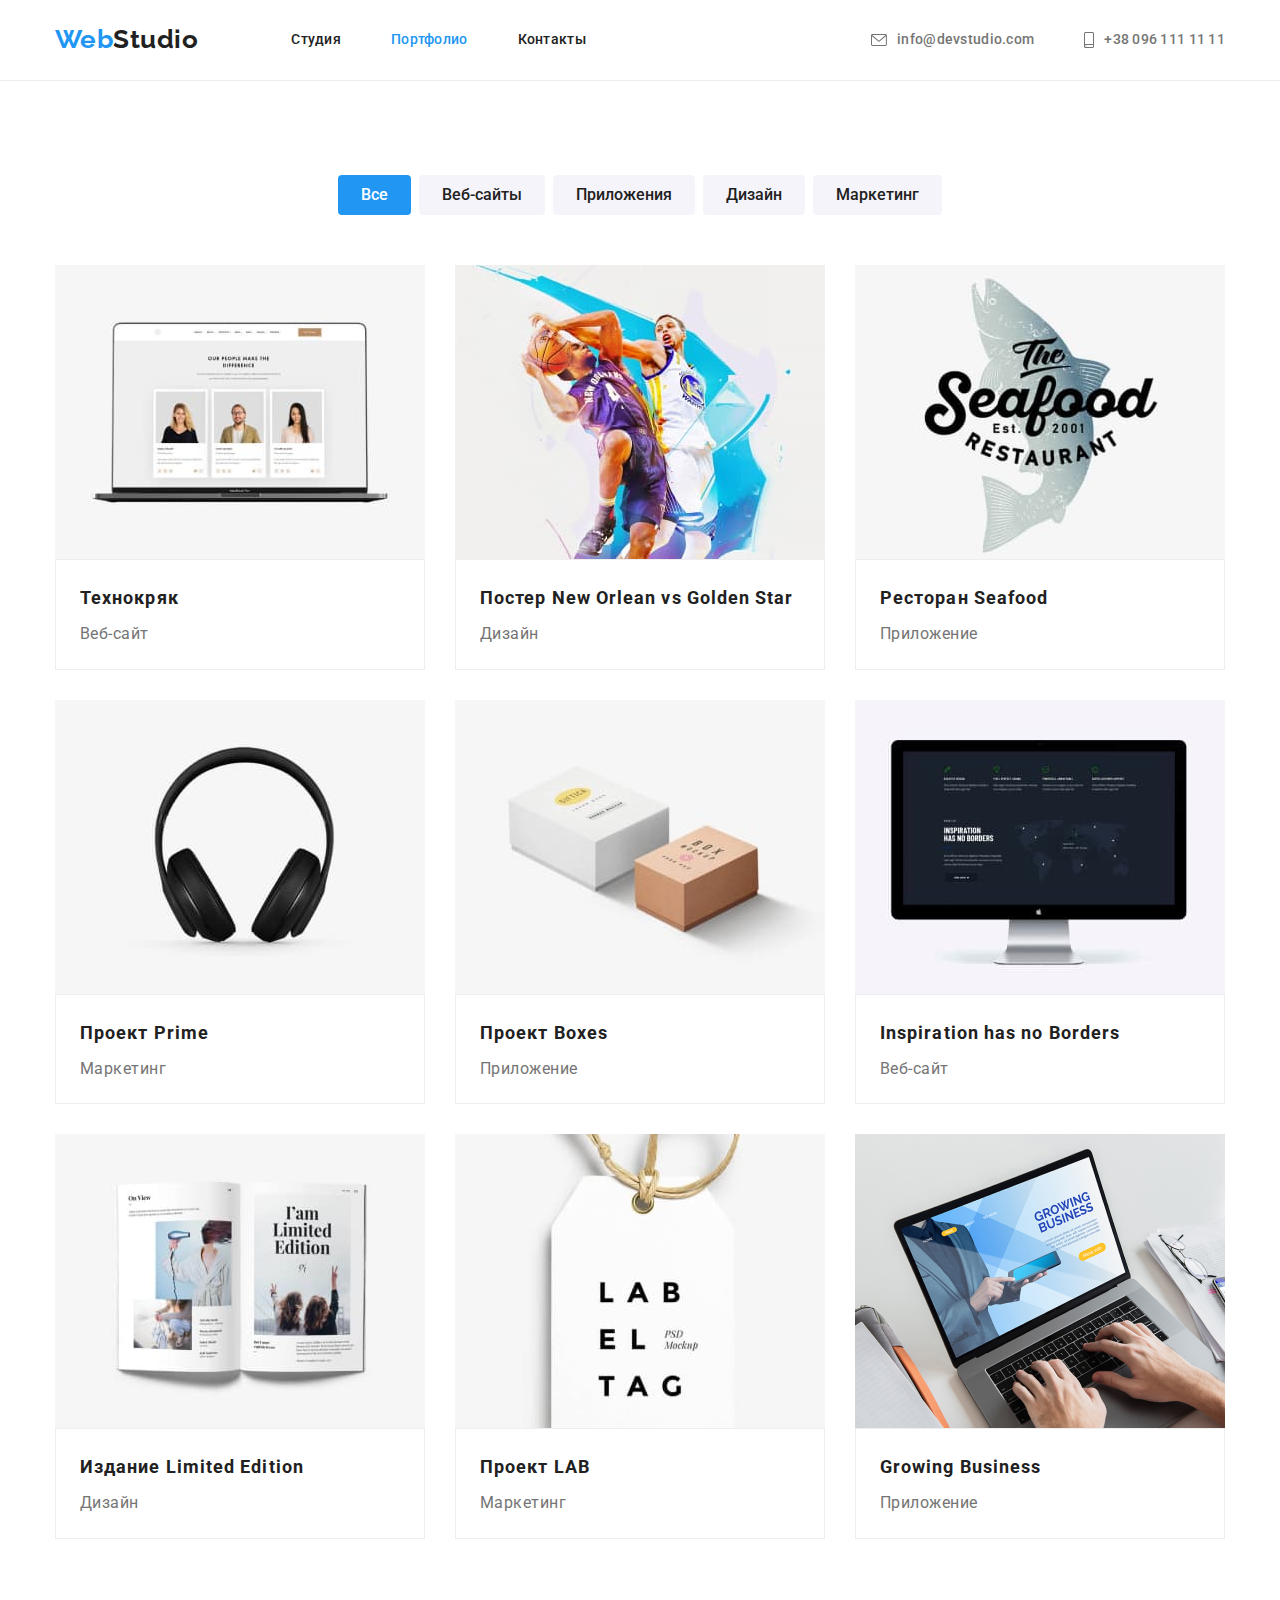
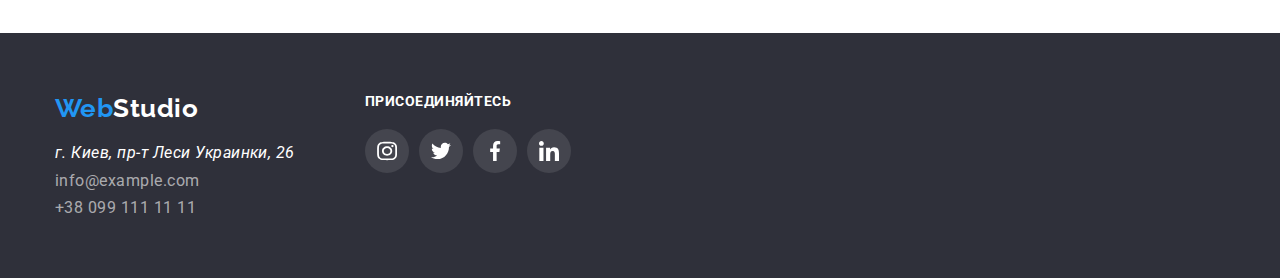
==== portfolio.html @ 7fe3af75 "абсолютное позиционирование в секции "чем мы занимаемся"" ====
<!DOCTYPE html>
<html lang="ru">

<head>
    <meta charset="UTF-8">
    <meta http-equiv="X-UA-Compatible" content="IE=edge">
    <meta name="viewport" content="width=h, initial-scale=1.0">
    <title>Document</title>
    <link href="https://fonts.googleapis.com/css2?family=Raleway:wght@700&family=Roboto:wght@400;500;700;900&display=swap"
        rel="stylesheet">
     <link rel="stylesheet" href="https://cdnjs.cloudflare.com/ajax/libs/modern-normalize/1.0.0/modern-normalize.min.css">
    <link rel="stylesheet" href="./css/styles.css">
</head>

<body>
    <!--Хэдер-->
    <header class="header">
        <div class="container main-nav">
            <nav class="nav">
                <a href="" class="logo">Web<span class="logo-accent">Studio</span> </a>
                <ul class="nav-list">
                    <li class="nav-list-item"><a href="./index.html" class="link">Студия</a></li>
                    <li class="nav-list-item"><a href="" class="link current">Портфолио</a></li>
                    <li class="nav-list-item"><a href="#contacts" class="link">Контакты</a></li>
                </ul>
            </nav>
            <ul class="list-contacts">
                <li class="item-contacts"><a href="mailto:info@devstudio.com" class="header-contacts">
                        <svg class="header-icon" width="16" height="12">
                            <use href="./images/icons/symbol-defs.svg#icon-envelope-opt"></use>
                        </svg> info@devstudio.com</a>
                </li>
                <li class="item-contacts"><a href="tel:+380961111111" class="header-contacts">
                        <svg class="header-icon" width="10" height="16">
                            <use href="./images/icons/symbol-defs.svg#icon-smartphone-opt"></use>
                        </svg> +38 096 111 11 11 </a>
                </li>
            </ul>
        </div>
    </header>
    <!--Основной блок портфолио-->
    <main>
        <section class="section">
            <div class="container">
                <h1 class="hidden">портфолио</h1>
                <ul class="portfolio-list-button">
                    <li class="portfolio-list-button-item"><button type="button" class="portfolio-button accent-button">Все</button></li>
                    <li class="portfolio-list-button-item"><button type="button" class="portfolio-button">Веб-сайты</button></li>
                    <li class="portfolio-list-button-item"><button type="button" class="portfolio-button">Приложения</button></li>
                    <li class="portfolio-list-button-item"><button type="button" class="portfolio-button">Дизайн</button></li>
                    <li class="portfolio-list-button-item"><button type="button" class="portfolio-button">Маркетинг</button></li>
                </ul>
                <ul class="portfolio-list-img">
                    <li class="portfolio-list-img-item"> <a href=""><img class="img-portfolio" src="images/img-portfolio-01.jpg" alt="фото сотрудников" width="370">
                            <div class="wrapper"><h2 class="portfolio-subtitle">Технокряк</h2>
                            <p class="portfolio-text">Веб-сайт</p></div>
                        </a>
                    </li>
                    <li class="portfolio-list-img-item"> <a href=""><img class="img-portfolio" src="images/img-portfolio-02.jpg" alt="постер с баскетболистами" width="370">
                            <div class="wrapper"><h2 class="portfolio-subtitle">Постер New Orlean vs Golden Star</h2>
                            <p class="portfolio-text">Дизайн</p></div>
                        </a>
                    </li>
                    <li class="portfolio-list-img-item"> <a href=""><img class="img-portfolio" src="images/img-portfolio-03.jpg" alt="логотип ресторана" width="370">
                            <div class="wrapper"><h2 class="portfolio-subtitle">Ресторан Seafood</h2>
                            <p class="portfolio-text">Приложение</p></div>
                        </a>
                    </li>
                    <li class="portfolio-list-img-item"> <a href=""><img class="img-portfolio" src="images/img-portfolio-04.jpg" alt="наушники" width="370">
                            <div class="wrapper"><h2 class="portfolio-subtitle">Проект Prime</h2>
                            <p class="portfolio-text">Маркетинг</p></div>
                        </a>
                    </li>
                    <li class="portfolio-list-img-item"> <a href=""><img class="img-portfolio" src="images/img-portfolio-05.jpg" alt="коробки" width="370">
                           <div class="wrapper"><h2 class="portfolio-subtitle">Проект Boxes</h2>
                        <p class="portfolio-text">Приложение</p></div>
                        </a>
                    </li>
                    <li class="portfolio-list-img-item"> <a href=""><img class="img-portfolio" src="images/img-portfolio-06.jpg" alt="карта на мониторе компьютера" width="370">
                            <div class="wrapper"><h2 class="portfolio-subtitle">Inspiration has no Borders</h2>
                            <p class="portfolio-text">Веб-сайт</p></div>
                        </a>
                    </li>
                    <li class="portfolio-list-img-item"> <a href=""><img class="img-portfolio" src="images/img-portfolio-07.jpg" alt="раскрытая книга" width="370">
                            <div class="wrapper"><h2 class="portfolio-subtitle">Издание Limited Edition</h2>
                            <p class="portfolio-text">Дизайн</p></div>
                        </a>
                    </li>
                    <li class="portfolio-list-img-item"> <a href=""><img class="img-portfolio" src="images/img-portfolio-08.jpg" alt="бирка" width="370">
                           <div class="wrapper"><h2 class="portfolio-subtitle">Проект LAB</h2>
                        <p class="portfolio-text">Маркетинг</p></div>
                        </a>
                    </li>
                    <li class="portfolio-list-img-item"> <a href=""><img class="img-portfolio" src="images/img-portfolio-9.jpg" alt="ноутбук" width="370">
                            <div class="wrapper"><h2 class="portfolio-subtitle">Growing Business</h2>
                            <p class="portfolio-text">Приложение</p></div>
                        </a>
                    </li>
                </ul>
            </div>
        </section>
    
    </main>
    <!--Подвал-->
<footer class="footer" id="contacts">
    <div class="container">
        <div>
            <a href="" class="logo">Web<span class="logo-accent">Studio</span></a>
            <address>
                <ul>
                    <li>
                        <p class="footer-address">г. Киев, пр-т Леси Украинки, 26</p>
                    </li>
                    <li><a href="mailto:info@example.com" class="footer-contacts">info@example.com</a></li>
                    <li><a href="tel:+380991111111" class="footer-contacts">+38 099 111 11 11</a></li>
                </ul>
            </address>
        </div>
        <div class="footer-links">
            <p class="text">присоединяйтесь</p>
            <ul class="footer-social-list">
                <li class="footer-social-item">
                    <a class="footer-social-border" href=""> <svg class="footer-social-icon" width="20" height="20">
                            <use href="./images/icons/symbol-defs.svg#icon-instagram-opt"></use>
                        </svg> </a>
                </li>
                <li class="footer-social-item">
                    <a class="footer-social-border" href=""> <svg class="footer-social-icon" width="20" height="20">
                            <use href="./images/icons/symbol-defs.svg#icon-twitter-opt"></use>
                        </svg> </a>
                </li>
                <li class="footer-social-item">
                    <a class="footer-social-border" href=""> <svg class="footer-social-icon" width="20" height="20">
                            <use href="./images/icons/symbol-defs.svg#icon-facebook-opt"></use>
                        </svg> </a>
                </li>
                <li class="footer-social-item">
                    <a class="footer-social-border" href=""> <svg class="footer-social-icon" width="20" height="20">
                            <use href="./images/icons/symbol-defs.svg#icon-linkedin-opt"></use>
                        </svg> </a>
                </li>
            </ul>
        </div>
    </div>
</footer>
</body>
</body>

</html>
---- css/styles.css ----
:root {
  --primery-text-coloure: #212121;
  --secondary-text-coloure: #757575;
  --accent-coloure: #2196f3;
}
html {
  box-sizing: border-box;
}
*,
*::before,
*::after {
  box-sizing: inherit;
}
body {
  background-color: #ffffff;
  color: var(--secondary-text-coloure);
  font-family: Roboto, sans-serif;
  letter-spacing: 0.03em;
  margin: 0px;
}

/* Утилиты */

.hidden {
  display: none;
}

ul {
  padding-left: 0px;
  margin-top: 0px;
  margin-bottom: 0px;
  list-style-type: none;
}

a {
  text-decoration: none;
}

p {
  margin-top: 0px;
  margin-bottom: 0;
}

h3 {
  margin-top: 0px;
  margin-bottom: 10px;
}

img {
  display: block;
  width: 100%;
  height: auto;
}

/* Контейнер */

.container {
  width: 1200px;
  padding-left: 15px;
  padding-right: 15px;
  margin-right: auto;
  margin-left: auto;
}

/* Хэдер */

.header {
  border-bottom: 1px solid #ececec;
}
.main-nav {
  display: flex;
  align-items: center;
}

.nav {
  display: flex;
}

.nav-list {
  display: flex;
}

.nav-list-item {
  margin-right: 50px;
}
.nav-list-item:last-child {
  margin-right: 0px;
}

.logo {
  display: block;
  padding-top: 24px;
  padding-bottom: 25px;
  margin-right: 93px;

  color: var(--accent-coloure);
  font-family: Raleway;
  font-weight: 700;
  font-size: 26px;
  line-height: 1.2;
}
.logo-accent {
  font-family: Raleway;
  font-weight: 700;
  font-size: 26px;
  line-height: 1.2;
  color: var(--primery-text-coloure);
}
.footer .logo {
  display: inline-block;
  padding-top: 0px;
  padding-bottom: 0px;
  margin-bottom: 20px;
  margin-right: 0px;
}
.nav .link {
  display: block;
  padding-top: 32px;
  padding-bottom: 32px;

  color: var(--primery-text-coloure);
  font-weight: 500;
  font-size: 14px;
  line-height: 1.1;
  letter-spacing: 0.02em;
}
.nav .link:hover,
.nav .link:focus,
.nav .link:active {
  color: var(--accent-coloure);
}
.link.current {
  color: var(--accent-coloure);
}
.list-contacts {
  display: flex;
  margin-left: auto;
}
.item-contacts + .item-contacts {
  margin-left: 50px;
}

.header-contacts {
  color: var(--secondary-text-coloure);
  font-weight: 500;
  font-size: 14px;
  line-height: 1.1;
  letter-spacing: 0.02em;
  display: flex;
  align-items: center;
}
.header-contacts:hover,
.header-contacts:focus {
  color: var(--accent-coloure);
}
.header-icon {
  fill: #757575;
  margin-right: 10px;
}
.header-icon:focus,
.header-icon:hover {
  fill: var(--accent-coloure);
}

/* Основной блок студии */

.overlay {
  max-width: 1600px;
  height: 600px;
  margin-left: auto;
  margin-right: auto;
  background: #c4c4c4;
  background-image: linear-gradient(
      to right,
      rgba(47, 48, 58, 0.4),
      rgba(47, 48, 58, 0.4)
    ),
    url("../images/img-hero-optimiz.jpg");
  background-repeat: no-repeat;
  background-position: center;
  background-size: cover;

  padding-top: 200px;
  padding-bottom: 200px;
}

.hero {
  text-align: center;
}

.hero-title {
  margin-bottom: 30px;
  margin-top: 0px;
  margin-left: auto;
  margin-right: auto;

  font-weight: 900;
  font-size: 44px;
  line-height: 1.4;
  letter-spacing: 0.06em;
  text-transform: uppercase;
  color: #ffffff;

  width: 696px;
}
.hero-button {
  font-weight: 700;
  font-size: 16px;
  line-height: 1.9;
  letter-spacing: 0.06em;
  color: #ffffff;
  background-color: var(--accent-coloure);
  cursor: pointer;
  border-radius: 4px;
  padding: 10px 32px;
  display: inline-block;
  min-width: 200px;
  text-align: center;
  border-color: transparent;
}
.hero-button:focus,
.hero-button:focus {
  background-color: #188ce8;
}
.section {
  padding-top: 94px;
  padding-bottom: 94px;
}

.studio-section-title {
  font-weight: 700;
  font-size: 36px;
  line-height: 1.2;
  text-align: center;
  color: var(--primery-text-coloure);
}

/* Особенности */
.list-features {
  display: flex;
}
.list-features-item + .list-features-item {
  margin-left: 30px;
}
.icon-background {
  display: block;

  margin-bottom: 30px;
  background-color: #f5f4fa;
  width: 270px;
  height: 120px;
  text-align: center;
  padding-top: 25px;
  padding-bottom: 25px;
}

.features .subtitle {
  font-weight: 700;
  font-size: 14px;
  line-height: 1.1;
  text-transform: uppercase;
  color: var(--primery-text-coloure);
}
.features .text {
  font-size: 14px;
  line-height: 1.7x;
}
.studio-section-title {
  margin-bottom: 50px;
  margin-top: 0px;
}

/* Чем мы занимаемся */

.section.doing {
  padding-top: 0px;
}
.list-doing {
  display: flex;
  justify-content: space-between;
}

.doing-thumb {
  position: relative;
}
.doing-action {
  display: inline-block;
  content: "";
  width: 100%;
  height: 70px;
  left: 0;
  bottom: 0;
  position: absolute;
  background: rgba(47, 48, 58, 0.8);
  opacity: 1;
  font-weight: 700;
  font-size: 14px;
  text-align: center;
  padding-top: 27px;
  padding-bottom: 27px;
  text-transform: uppercase;
  color: #ffffff;
}

/* Наша команда */

.team .subtitle {
  font-weight: 500;
  font-size: 16px;
  line-height: 1.2;
  color: var(--primery-text-coloure);
}
.team .text {
  font-size: 16px;
  line-height: 1.2;
}
.team {
  background-color: #f5f4fa;
}
.img-team {
  margin-top: 0px;
}
.team .text {
  margin-top: 0px;
}
.team .list-team {
  display: flex;
  justify-content: space-between;
}
.wrapper-team {
  padding-top: 30px;
  padding-bottom: 30px;
  text-align: center;
  background-color: #ffffff;

  box-shadow: 0px 1px 3px rgba(0, 0, 0, 0.12), 0px 1px 1px rgba(0, 0, 0, 0.14),
    0px 2px 1px rgba(0, 0, 0, 0.2);
  border-radius: 0px 0px 4px 4px;
}
.team-list-social-media {
  display: flex;
  margin-top: 16px;
  justify-content: center;
}
.team-item-social-media + .team-item-social-media {
  margin-left: 10px;
}

.wrapper-social-link {
  display: block;
  width: 44px;
  height: 44px;
  border: none;
  border-radius: 50%;
  padding: 12px;
}
.wrapper-social-link:hover,
.wrapper-social-link:focus {
  background-color: var(--accent-coloure);
}

.team-symbol-link {
  fill: #afb1b8;
}
.wrapper-social-link:hover .team-symbol-link {
  fill: #fff;
}

/* Блок Наши клиенты */

.title-clients {
  margin-bottom: 50px;

  font-weight: 700;
  font-size: 36px;
  line-height: 42px;
  text-align: center;
  color: #212121;
}
.list-clients {
  display: flex;
  justify-content: space-between;
}

.clients-icon {
  fill: #afb1b8;
}
.clients-border {
  display: block;
  border: 1px solid #afb1b8;
  width: 170px;
  height: 92px;
  padding: 16px 32px;
}
.clients-border:focus,
.clients-border:hover {
  border-color: var(--accent-coloure);
}
.clients-border:hover .clients-icon,
.clients-border:focus .clients-icon {
  fill: var(--accent-coloure);
}

/* Основной блок портфолио */

.portfolio-list-button {
  display: flex;
  justify-content: center;
  margin-bottom: 50px;
}
.portfolio-list-button-item + .portfolio-list-button-item {
  margin-left: 8px;
}
.portfolio-button.accent-button {
  color: #ffffff;
  background-color: var(--accent-coloure);
}
.portfolio-button {
  display: inline-block;
  padding-top: 6px;
  padding-bottom: 6px;
  padding-right: 22px;
  padding-left: 22px;

  color: var(--primery-text-coloure);
  background-color: #f5f4fa;
  font-weight: 500;
  font-size: 16px;
  line-height: 1.6;
  text-align: center;
  cursor: pointer;
  border-radius: 4px;
  border: 1px solid transparent;
}
.portfolio-button:focus,
.portfolio-button:hover {
  color: #ffffff;
  background-color: var(--accent-coloure);
  box-shadow: 0px 3px 1px rgba(0, 0, 0, 0.1), 0px 1px 2px rgba(0, 0, 0, 0.08),
    0px 2px 2px rgba(0, 0, 0, 0.12);
}

.portfolio-list-img {
  display: flex;
  flex-wrap: wrap;
}
.portfolio-list-img-item {
  margin-right: 30px;
  margin-bottom: 30px;
}
.portfolio-list-img-item:nth-child(3n) {
  margin-right: 0px;
}
.portfolio-list-img-item:nth-last-child(-n + 3) {
  margin-bottom: 0px;
}
.portfolio-list-img-item:hover {
  box-shadow: 0px 1px 1px rgba(0, 0, 0, 0.12), 0px 4px 4px rgba(0, 0, 0, 0.06);
}

.wrapper {
  padding-top: 20px;
  padding-bottom: 20px;
  padding-left: 24px;
  padding-right: 24px;
  border: 1px solid #eeeeee;
}

.portfolio-subtitle {
  margin-bottom: 4px;
  margin-top: 0px;

  font-weight: 700;
  font-size: 18px;
  line-height: 2;
  letter-spacing: 0.06em;
  color: var(--primery-text-coloure);
}

.portfolio-text {
  font-size: 16px;
  line-height: 1.8;
  color: var(--secondary-text-coloure);
}

/* футер */

.footer {
  background-color: #2f303a;
}
.footer .container {
  padding-top: 60px;
  padding-bottom: 60px;
  display: flex;
}

.footer-contacts {
  color: rgba(255, 255, 255, 0.6);
  font-style: normal;

  display: inline-block;
  margin-top: 9px;
}
.footer-contacts:hover,
.footer-contacts:focus,
.footer-address:hover,
.footer-caddress:focus {
  color: var(--accent-coloure);
}
.footer-address {
  color: #ffffff;
}
.footer .logo-accent {
  color: #ffffff;
}

.footer-links {
  margin-left: 70px;
}
.footer-social-list {
  display: flex;
  margin-top: 20px;
}
.footer-social-border {
  display: block;
  padding: 12px;
  border: 0px;
  border-radius: 50%;
  width: 44px;
  height: 44px;
  background-color: #44454e;
}
.footer-social-border:hover,
.footer-social-border:focus {
  background-color: var(--accent-coloure);
}

.footer-social-icon {
  fill: #ffffff;
}
.footer-social-item + .footer-social-item {
  margin-left: 10px;
}
.footer-links > .text {
  font-weight: 700;
  font-size: 14px;
  line-height: 16px;
  text-transform: uppercase;

  color: #ffffff;
}
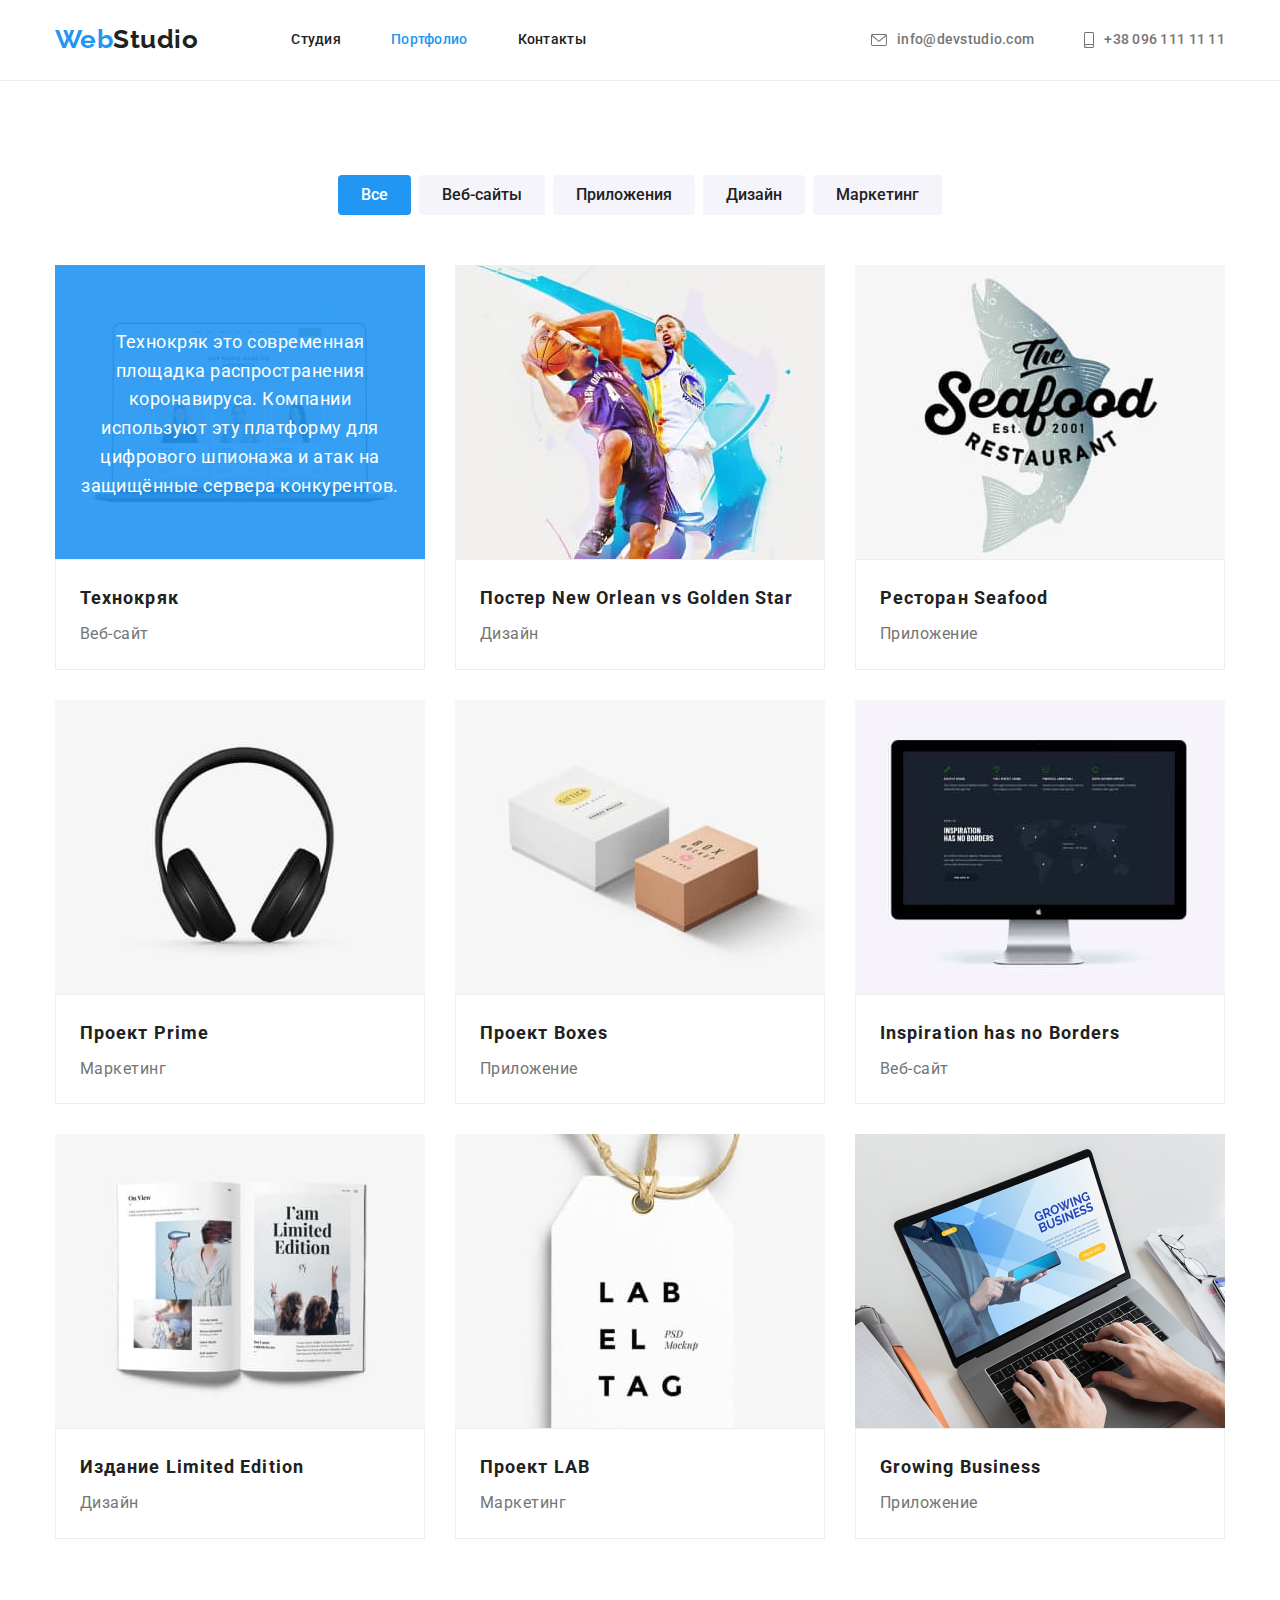
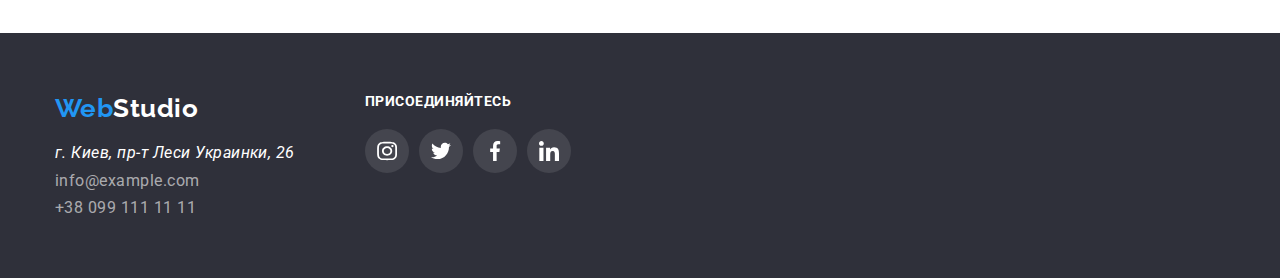
==== commit 986cc835: "модалка и технокряк" ====
--- a/portfolio.html
+++ b/portfolio.html
@@ -51,7 +51,12 @@
                     <li class="portfolio-list-button-item"><button type="button" class="portfolio-button">Маркетинг</button></li>
                 </ul>
                 <ul class="portfolio-list-img">
-                    <li class="portfolio-list-img-item"> <a href=""><img class="img-portfolio" src="images/img-portfolio-01.jpg" alt="фото сотрудников" width="370">
+                    <li class="portfolio-list-img-item"> 
+                        <div class="portfolio-thumb"> 
+                            <a href=""><img class="img-portfolio" src="images/img-portfolio-01.jpg" alt="фото сотрудников" width="370"> 
+                            <p class="portfolio-action">Технокряк это современная площадка распространения коронавируса. Компании используют эту платформу для цифрового
+                            шпионажа и атак на защищённые сервера конкурентов.</p>
+                        </div>
                             <div class="wrapper"><h2 class="portfolio-subtitle">Технокряк</h2>
                             <p class="portfolio-text">Веб-сайт</p></div>
                         </a>
--- a/css/styles.css
+++ b/css/styles.css
@@ -483,6 +483,32 @@
   color: var(--secondary-text-coloure);
 }
 
+.portfolio-thumb {
+  position: relative;
+}
+.portfolio-action {
+  display: inline-block;
+  content: "";
+  width: 100%;
+  height: 100%;
+  left: 0;
+  bottom: 0;
+  position: absolute;
+  background: rgba(33, 150, 243, 0.9);
+  opacity: 1;
+  font-weight: 700;
+  font-size: 14px;
+  text-align: center;
+  padding-top: 63px;
+  padding-bottom: 63px;
+  padding-left: 24px;
+  padding-right: 24px;
+  font-size: 18px;
+  line-height: 1.6;
+  font-weight: 400;
+  color: #ffffff;
+}
+
 /* футер */
 
 .footer {
@@ -549,3 +575,40 @@
 
   color: #ffffff;
 }
+
+/* Модалка */
+.backdrop {
+  position: fixed;
+  top: 0;
+  left: 0;
+  width: 100%;
+  height: 100%;
+  background-color: rgba(0, 0, 0, 0.2);
+}
+.backdrop.is-hidden {
+  opacity: 0;
+  pointer-events: none;
+}
+.modal {
+  position: absolute;
+  top: 50%;
+  left: 50%;
+  transform: translate(-50%, -50%);
+
+  min-width: 528px;
+  min-height: 581px;
+  background-color: #fff;
+}
+.modal-button {
+  display: inline-block;
+  margin-top: 11px;
+  margin-left: 490px;
+  border: 1px solid rgba(0, 0, 0, 0.1);
+  width: 30px;
+  height: 30px;
+  border-radius: 50%;
+  background-color: #fff;
+  background-image: url(../images/icons/close.svg);
+  background-repeat: no-repeat;
+  background-position: 50%, 50%;
+}
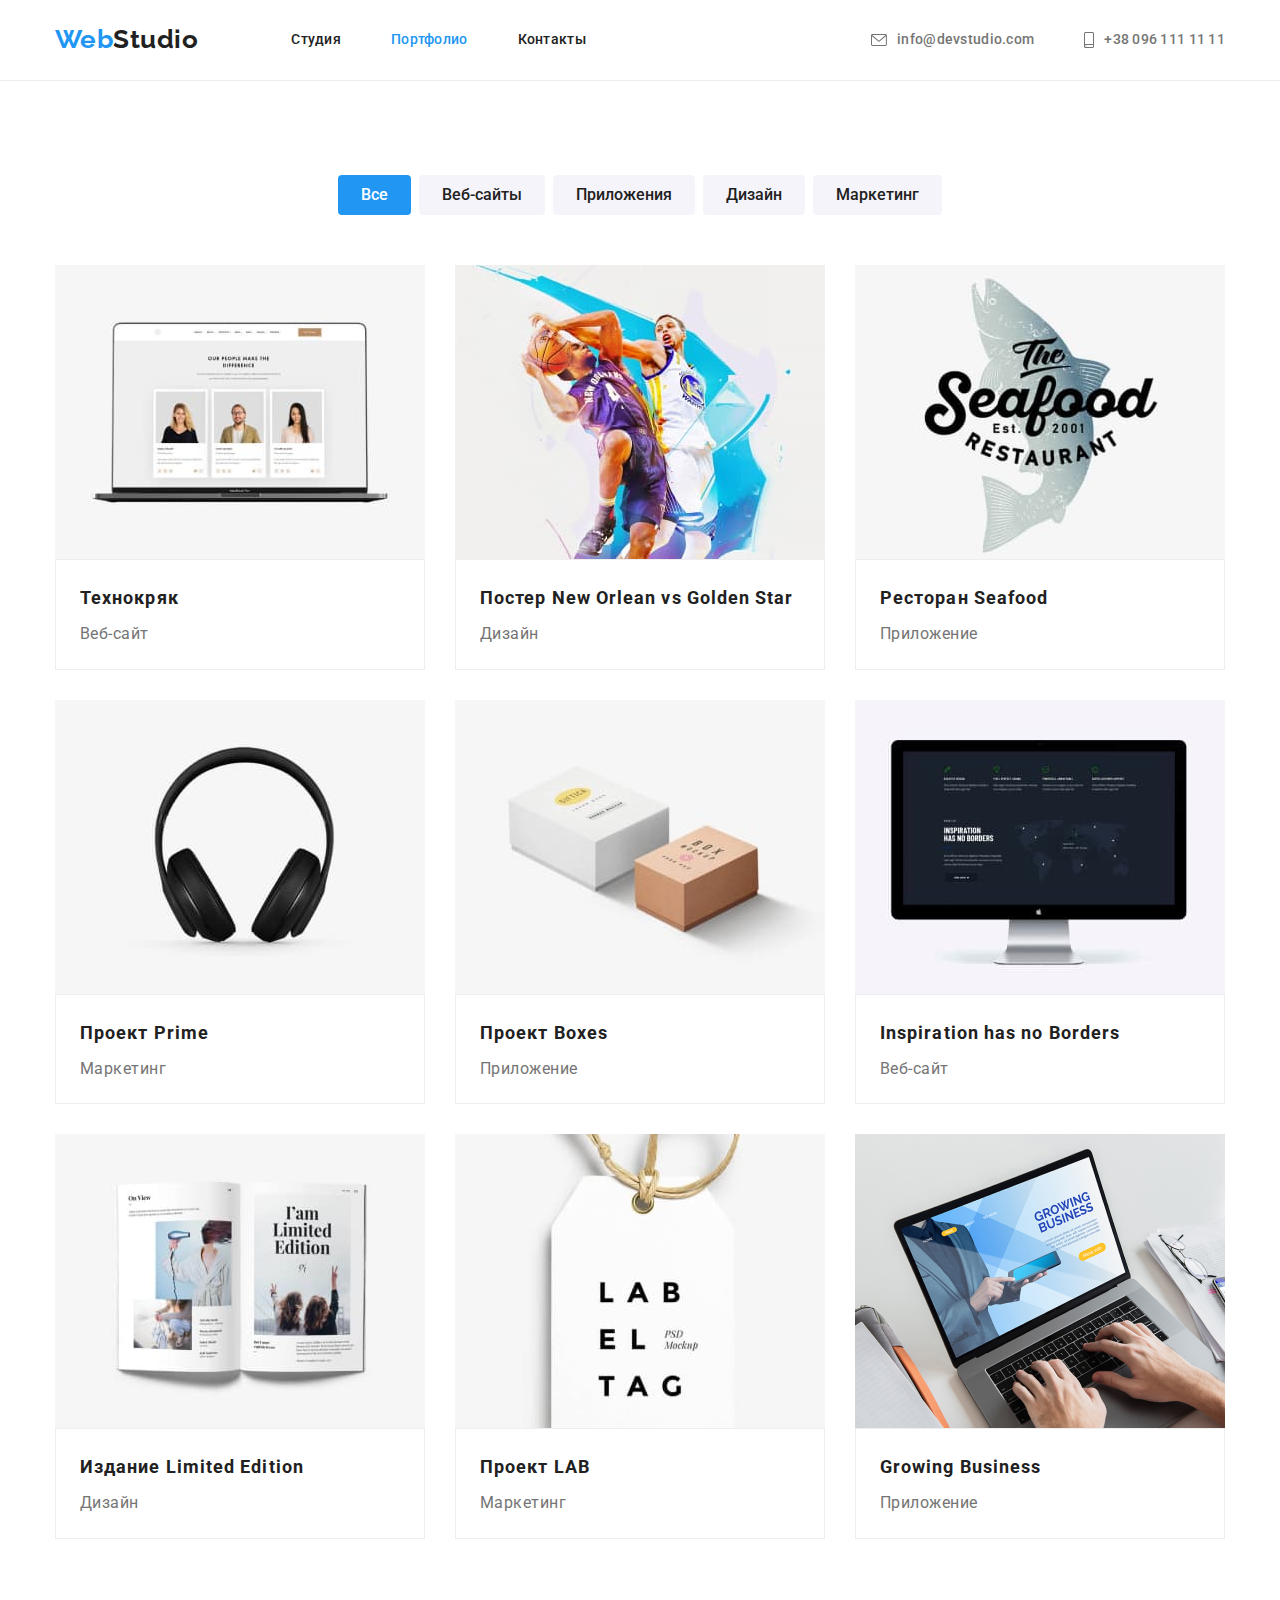
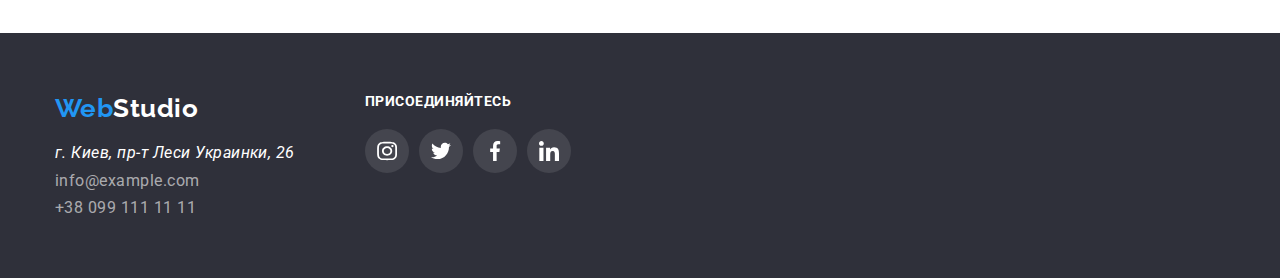
==== commit 18461669: "ховер технокряк" ====
--- a/portfolio.html
+++ b/portfolio.html
@@ -52,11 +52,12 @@
                 </ul>
                 <ul class="portfolio-list-img">
                     <li class="portfolio-list-img-item"> 
-                        <div class="portfolio-thumb"> 
-                            <a href=""><img class="img-portfolio" src="images/img-portfolio-01.jpg" alt="фото сотрудников" width="370"> 
-                            <p class="portfolio-action">Технокряк это современная площадка распространения коронавируса. Компании используют эту платформу для цифрового
+                        <a href="" class="card-hover">
+                            <div class="portfolio-thumb"> 
+                                <img class="img-portfolio" src="images/img-portfolio-01.jpg" alt="фото сотрудников" width="370"> 
+                                <p class="portfolio-action">Технокряк это современная площадка распространения коронавируса. Компании используют эту платформу для цифрового
                             шпионажа и атак на защищённые сервера конкурентов.</p>
-                        </div>
+                            </div>
                             <div class="wrapper"><h2 class="portfolio-subtitle">Технокряк</h2>
                             <p class="portfolio-text">Веб-сайт</p></div>
                         </a>
--- a/css/styles.css
+++ b/css/styles.css
@@ -495,7 +495,7 @@
   bottom: 0;
   position: absolute;
   background: rgba(33, 150, 243, 0.9);
-  opacity: 1;
+  opacity: 0;
   font-weight: 700;
   font-size: 14px;
   text-align: center;
@@ -507,6 +507,9 @@
   line-height: 1.6;
   font-weight: 400;
   color: #ffffff;
+}
+.card-hover:hover .portfolio-action {
+  opacity: 1;
 }
 
 /* футер */
